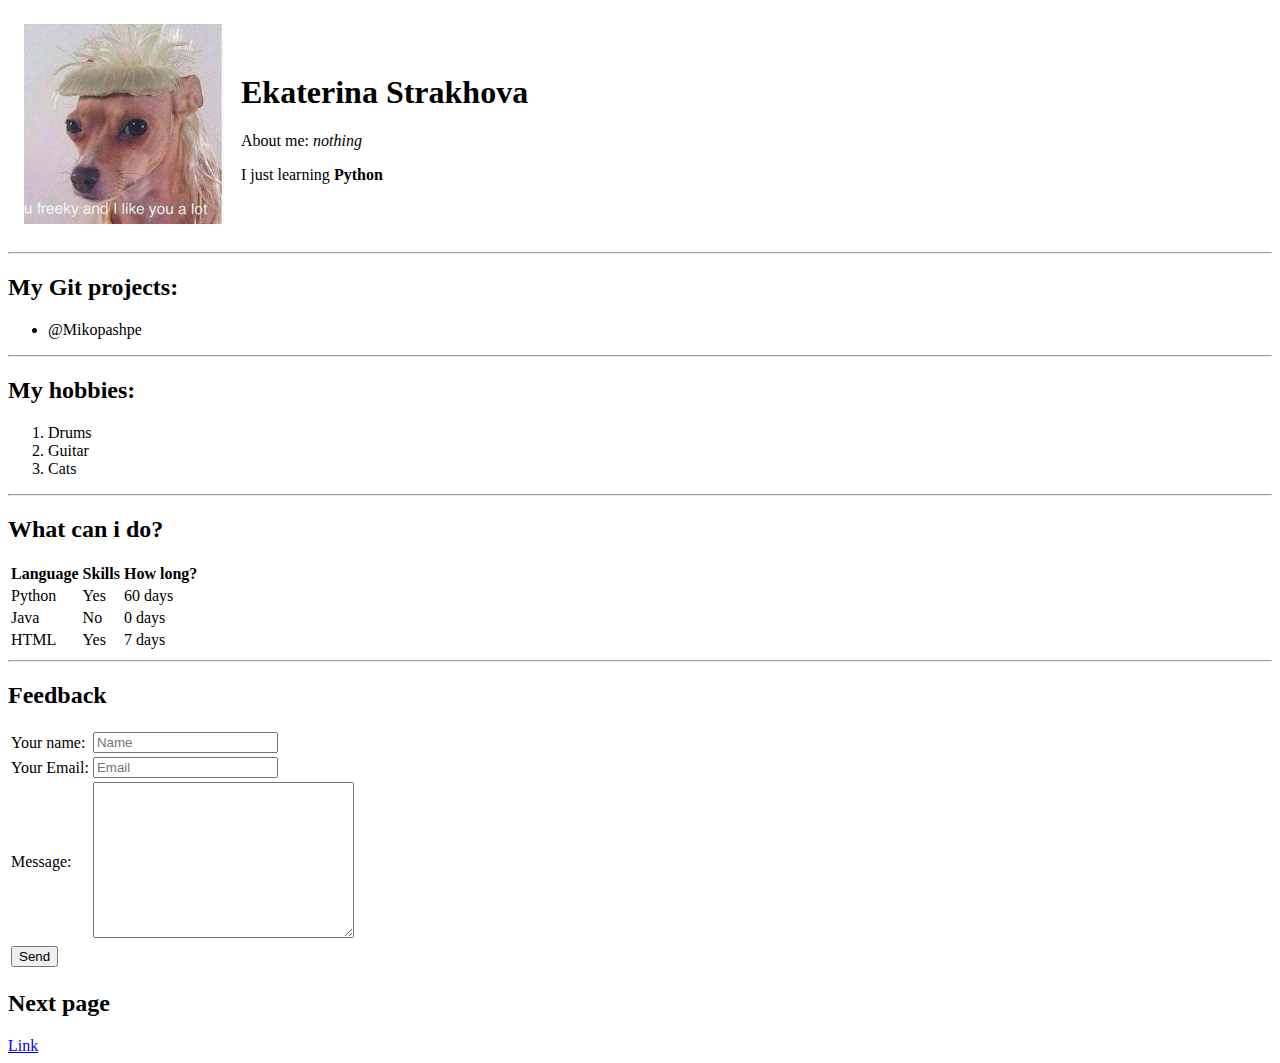
==== index.html @ fed2143e "Add files via upload" ====
<!DOCTYPE html>
<html lang="en">
  <head>
    <meta charset="UTF-8" />
    <title>Page</title>
  </head>
  <body>
    <table cellspacing="15">
      <tr>
        <td><img src="ava.jpg" width="200" /></td>
        <td>
          <h1>Ekaterina Strakhova</h1>
          <p>About me: <em>nothing</em></p>
          <p>I just learning <strong>Python</strong></p>
        </td>
      </tr>
    </table>
    <hr />
    <h2>My Git projects:</h2>
    <ul>
      <li>@Mikopashpe</li>
    </ul>
    <hr />
    <h2>My hobbies:</h2>
    <ol>
      <li>Drums</li>
      <li>Guitar</li>
      <li>Cats</li>
    </ol>
    <hr />
    <h2>What can i do?</h2>
    <table>
      <tr>
        <th>Language</th>
        <th>Skills</th>
        <th>How long?</th>
      </tr>
      <tr>
        <td>Python</td>
        <td>Yes</td>
        <td>60 days</td>
      </tr>
      <tr>
        <td>Java</td>
        <td>No</td>
        <td>0 days</td>
      </tr>
      <tr>
        <td>HTML</td>
        <td>Yes</td>
        <td>7 days</td>
      </tr>
    </table>
    <hr />
    <h2>Feedback</h2>
    <form>
      <table>
        <tr>
          <td><label for="name">Your name:</label></td>
          <td><input type="text" id="name" placeholder="Name" /></td>
        </tr>
        <tr>
          <td><label for="email">Your Email:</label></td>
          <td><input type="text" id="email" placeholder="Email" /></td>
        </tr>
        <tr>
          <td><label for="text">Message:</label></td>
          <td><textarea id="text" cols="30" rows="10"></textarea></td>
        </tr>
        <tr>
          <td><input type="submit" value="Send" /></td>
        </tr>
      </table>
    </form>
    <h2>Next page</h2>
    <a href="second.html" target="_blank"> Link</a>
  </body>
</html>
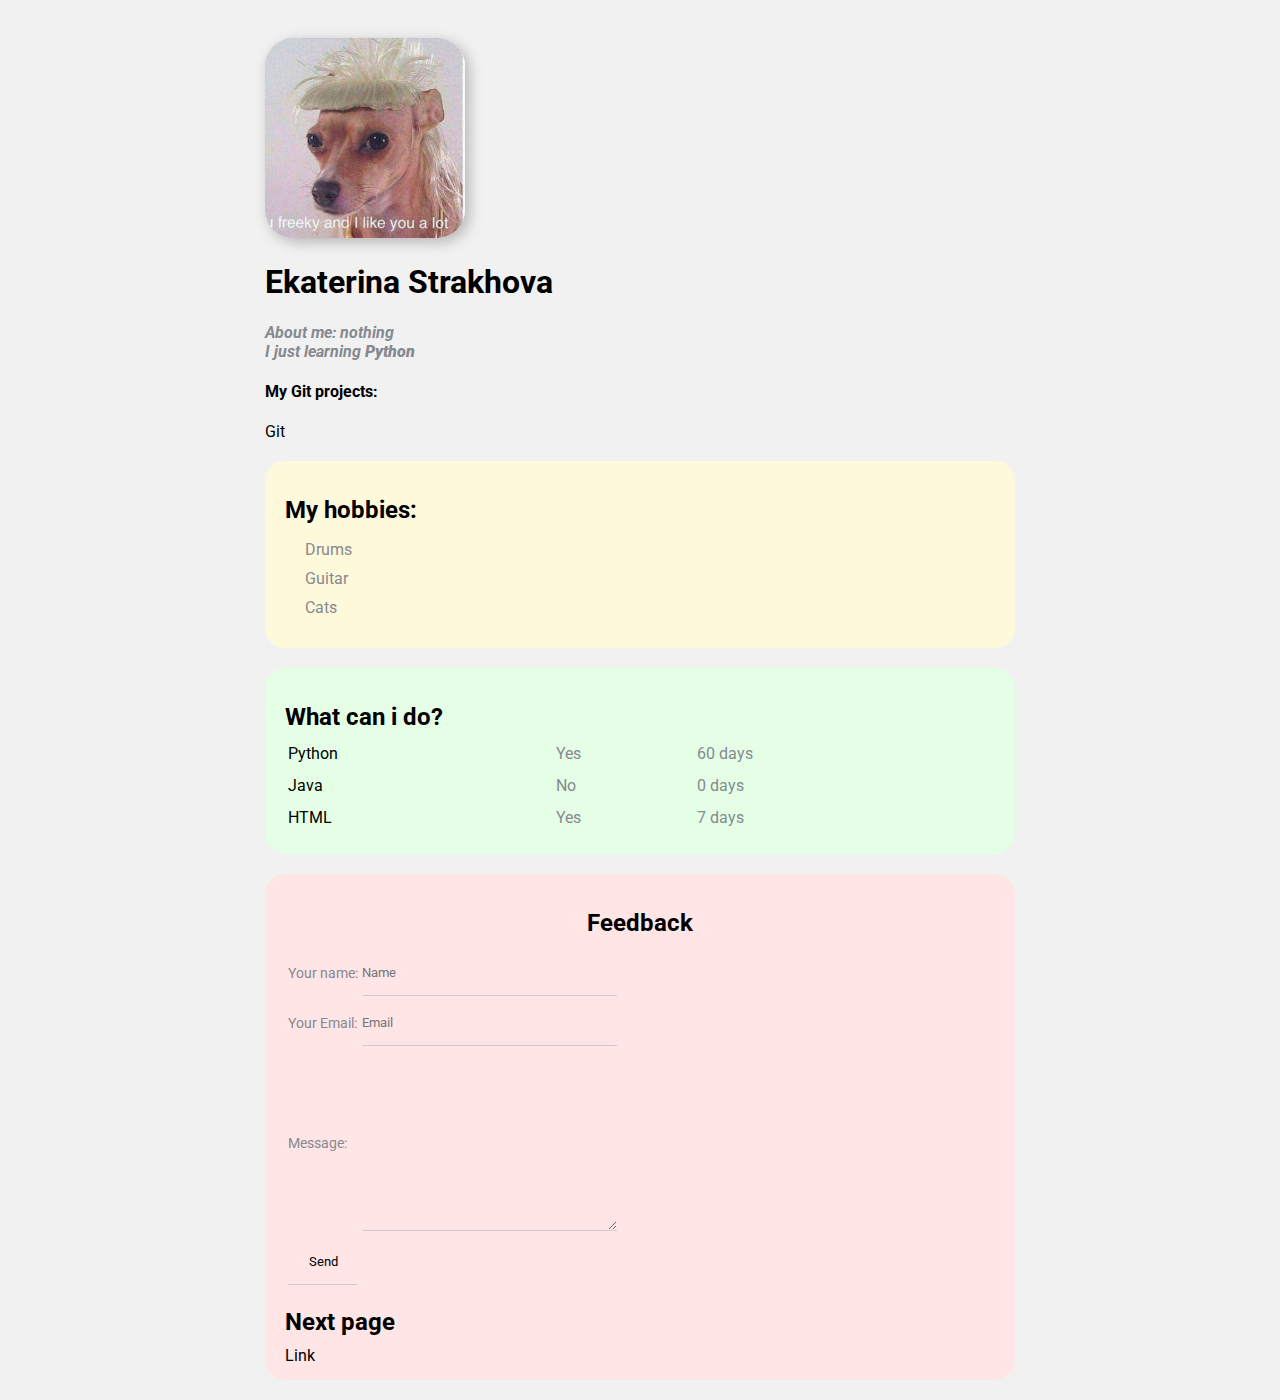
==== commit 86f6e4a0: "Add files via upload" ====
--- a/index.html
+++ b/index.html
@@ -3,76 +3,80 @@
   <head>
     <meta charset="UTF-8" />
     <title>Page</title>
+    <link rel="stylesheet" href="style.css" />
   </head>
   <body>
-    <table cellspacing="15">
-      <tr>
-        <td><img src="ava.jpg" width="200" /></td>
-        <td>
-          <h1>Ekaterina Strakhova</h1>
-          <p>About me: <em>nothing</em></p>
-          <p>I just learning <strong>Python</strong></p>
-        </td>
-      </tr>
-    </table>
-    <hr />
-    <h2>My Git projects:</h2>
-    <ul>
-      <li>@Mikopashpe</li>
-    </ul>
-    <hr />
-    <h2>My hobbies:</h2>
-    <ol>
-      <li>Drums</li>
-      <li>Guitar</li>
-      <li>Cats</li>
-    </ol>
-    <hr />
-    <h2>What can i do?</h2>
-    <table>
-      <tr>
-        <th>Language</th>
-        <th>Skills</th>
-        <th>How long?</th>
-      </tr>
-      <tr>
-        <td>Python</td>
-        <td>Yes</td>
-        <td>60 days</td>
-      </tr>
-      <tr>
-        <td>Java</td>
-        <td>No</td>
-        <td>0 days</td>
-      </tr>
-      <tr>
-        <td>HTML</td>
-        <td>Yes</td>
-        <td>7 days</td>
-      </tr>
-    </table>
-    <hr />
-    <h2>Feedback</h2>
-    <form>
-      <table>
-        <tr>
-          <td><label for="name">Your name:</label></td>
-          <td><input type="text" id="name" placeholder="Name" /></td>
-        </tr>
-        <tr>
-          <td><label for="email">Your Email:</label></td>
-          <td><input type="text" id="email" placeholder="Email" /></td>
-        </tr>
-        <tr>
-          <td><label for="text">Message:</label></td>
-          <td><textarea id="text" cols="30" rows="10"></textarea></td>
-        </tr>
-        <tr>
-          <td><input type="submit" value="Send" /></td>
-        </tr>
-      </table>
-    </form>
-    <h2>Next page</h2>
-    <a href="second.html" target="_blank"> Link</a>
+    <div class="container">
+      <div class="info">
+        <img src="ava.jpg" class="avatar" />
+        <h1>Ekaterina Strakhova</h1>
+        <p>About me: nothing</p>
+        <p>I just learning <strong>Python</strong></p>
+        <h4>My Git projects:</h4>
+        <a href="https://github.com/Mikopashpe">Git</a>
+      </div>
+      <div class="card bg-yellow">
+        <h2>My hobbies:</h2>
+        <ol class="list">
+          <li>Drums</li>
+          <li>Guitar</li>
+          <li>Cats</li>
+        </ol>
+      </div>
+      <div class="card bg-green">
+        <h2>What can i do?</h2>
+        <table class="table">
+          <tr>
+            <td>Python</td>
+            <td>Yes</td>
+            <td>60 days</td>
+          </tr>
+          <tr>
+            <td>Java</td>
+            <td>No</td>
+            <td>0 days</td>
+          </tr>
+          <tr>
+            <td>HTML</td>
+            <td>Yes</td>
+            <td>7 days</td>
+          </tr>
+        </table>
+      </div>
+      <div class="card bg-red">
+        <div class="contact">
+          <h2>Feedback</h2>
+          <form>
+            <div class="form-group">
+              <div class="row">
+            <table>
+              <tr>
+                <td><label for="name">Your name:</label></td>
+                <td><input type="text" id="name" placeholder="Name" /></td>
+              </tr>
+            </div>
+            <div class="form-group">
+              <tr>
+                <td><label for="email">Your Email:</label></td>
+                <td><input type="text" id="email" placeholder="Email" /></td>
+              </tr>
+            </div>
+          </div>
+            <div class="form-group">
+              <tr>
+                <td><label for="text">Message:</label></td>
+                <td><textarea id="text" cols="30" rows="10"></textarea></td>
+              </tr>
+            </div>
+              <tr>
+                <td><input type="submit" value="Send" /></td>
+              </tr>
+            </table>
+          </form>
+        </div>
+      </div>
+    </div>
+      <h2>Next page</h2>
+      <a href="second.html" target="_blank"> Link</a>
   </body>
 </html>
--- a/style.css
+++ b/style.css
@@ -0,0 +1,128 @@
+@import url('https://fonts.googleapis.com/css2?family=Roboto&display=swap');
+
+body {
+    background-color: #f1f1f1;
+    color: 0f141e;
+    font-size: 16px;
+    font-weight: normal;
+    font-family: 'Roboto', sans-serif;
+
+}
+
+.avatar {
+    width: 200px;
+    border-radius: 28px;
+    box-shadow: 4px 4px 14px rgba(0, 0, 0, 0.25);
+}
+
+.info p {
+    color: #86898f;
+    margin: 0;
+    font-style: italic;
+    font-weight: bold;
+    
+
+}
+.info {
+    margin-bottom: 20px;
+}
+
+.git {
+    background: green;
+    margin: 20px;
+    padding: 15px;
+    border: 5px solid darkgreen;
+
+}
+
+.container {
+    max-width: 750px;
+    margin: auto;
+    padding-top: 30px;
+
+}
+
+a {
+    color: black;
+    text-decoration: none;
+}
+
+a:hover {
+    text-decoration: underline;
+}
+
+a:active {
+    color: blue;
+}
+
+.card {
+    padding: 15px 20px;
+    margin-bottom: 20px;
+    border-radius: 20px;
+}
+.bg-yellow {
+    background: #fff9dc;
+}
+
+.bg-green {
+    background: #e5ffe7;
+}
+
+.bg-red {
+    background: #ffe5e5;
+}
+
+.card h2 {
+    margin-bottom: 10px;
+}
+
+.list {
+    padding: 0px 20px;
+    list-style: none;
+}
+
+.list li {
+    color: #86898f;
+    margin-bottom: 10px;
+}
+
+.table {
+    width: 100%;
+}
+
+.table td {
+    padding-bottom: 10px;
+}
+
+.table td:nth-child(2), .table td:nth-child(3) {
+    color: #86898f;
+}
+
+.contact h2 {
+    text-align: center;
+}
+
+.form-group label {
+    display: block;
+    font-size: 14px;
+    color: #86898f;
+}
+
+.form-group input, .form-group textarea {
+    width: 100%;
+    box-sizing: border-box;
+    border: none;
+    background: transparent;
+    border-bottom: 1px solid #ccc;
+    color: #000;
+    padding: 15px 0px 15px;
+    outline: none;
+    font-family: inherit;
+}
+
+.row {
+    display: flex;
+    margin-bottom: 20px;
+
+}
+
